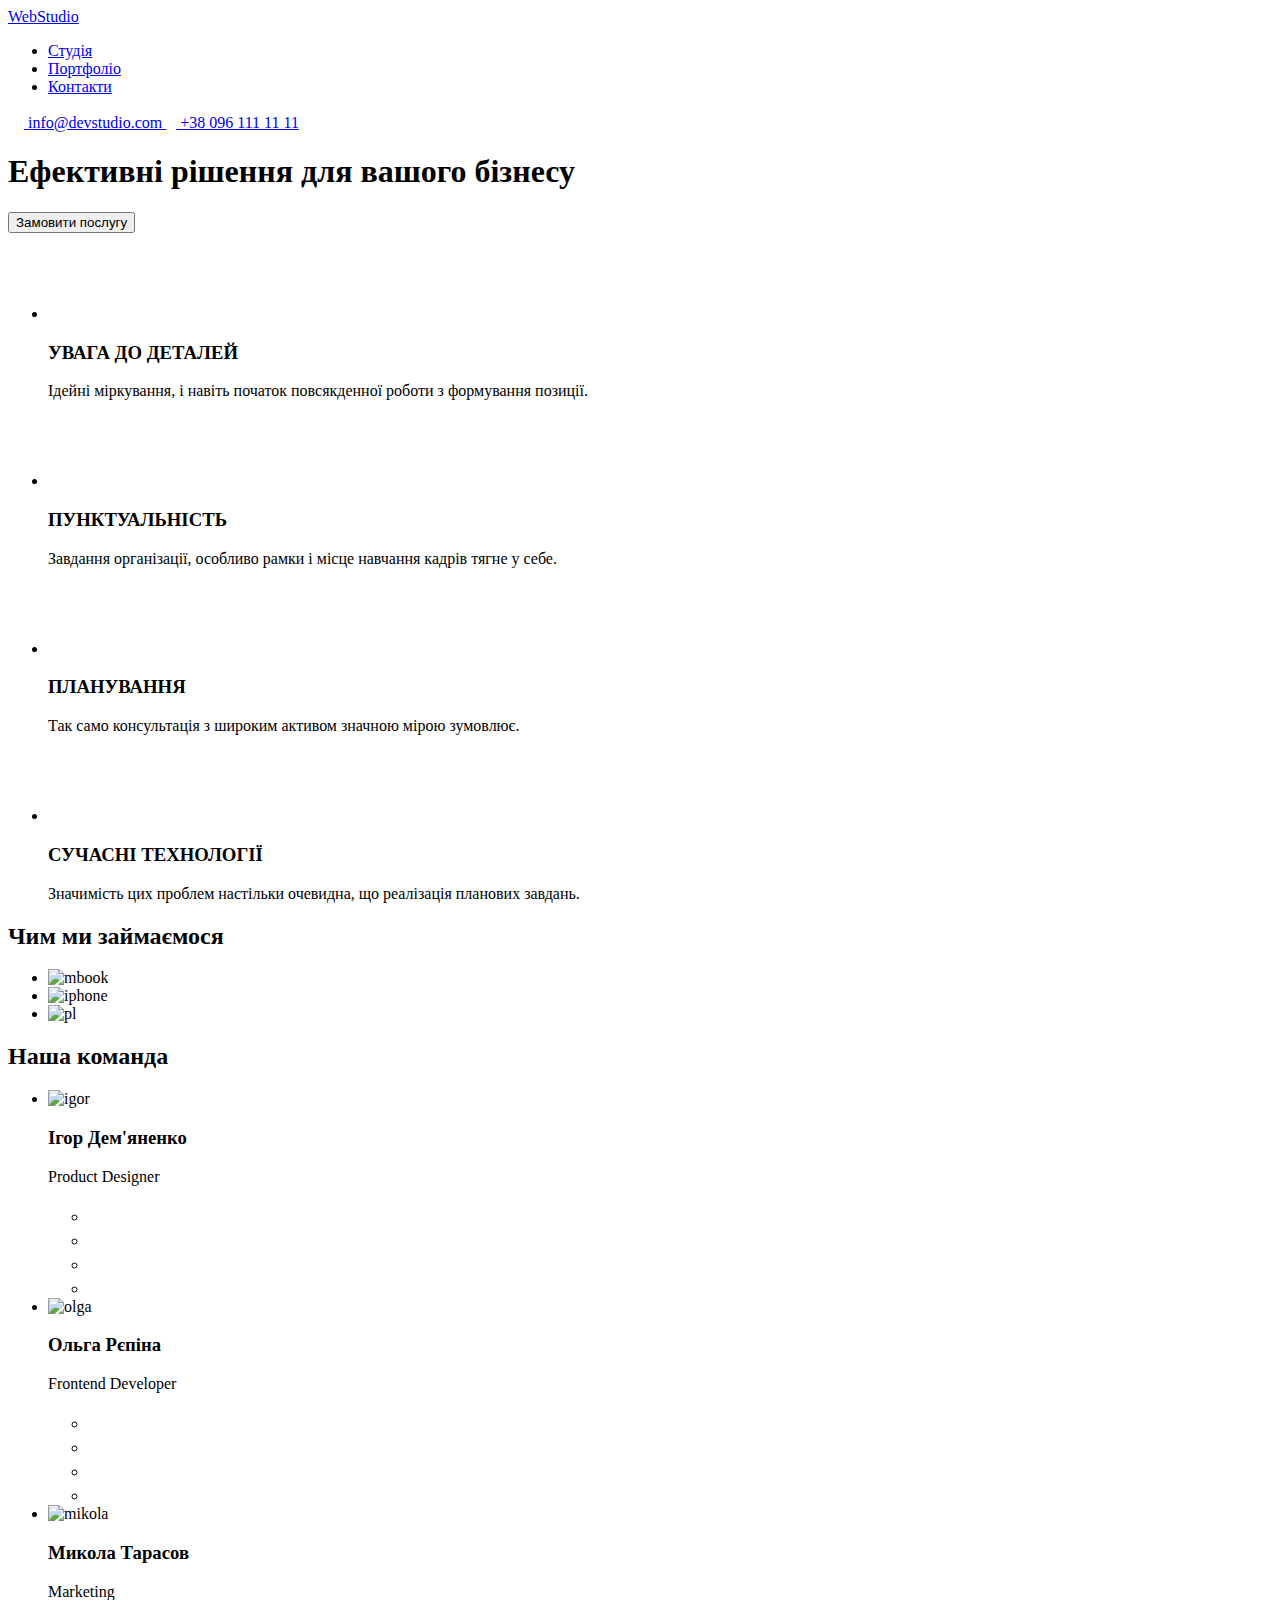
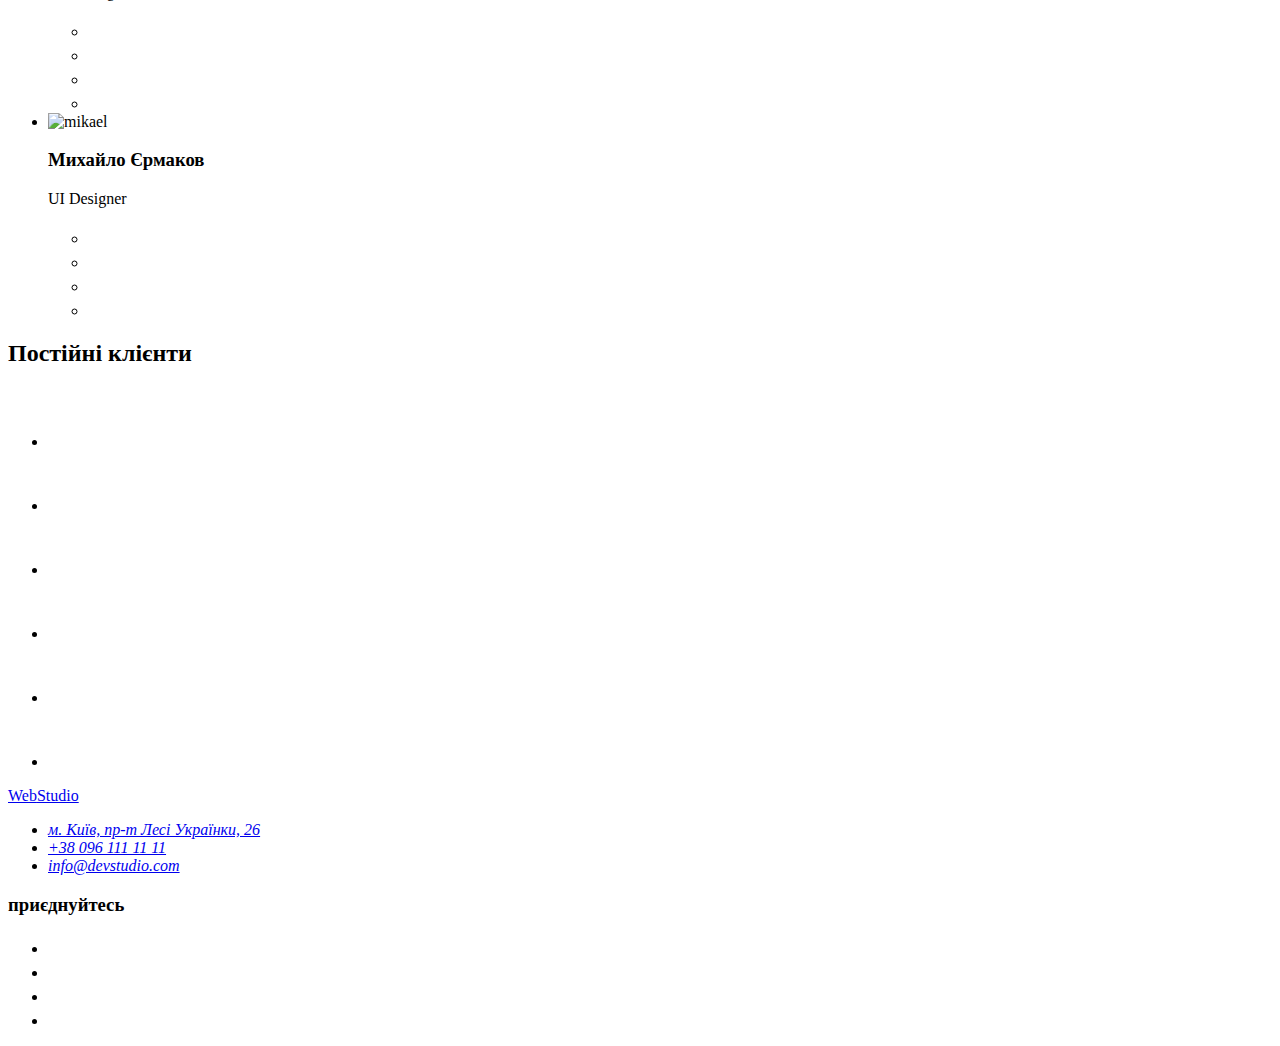
==== index.html @ 0355d7f3 "Add files via upload" ====
<!DOCTYPE html>
<html lang="en">
  <head>
    <meta charset="UTF-8" />
    <meta http-equiv="X-UA-Compatible" content="IE=edge" />
    <meta name="viewport" content="width=device-width, initial-scale=1.0" />
    <title>Webstudio</title>
    <!--modern normalize-->
    <link
      rel="stylesheet"
      href="https://cdnjs.cloudflare.com/ajax/libs/modern-normalize/1.1.0/modern-normalize.min.css"
      integrity="sha512-wpPYUAdjBVSE4KJnH1VR1HeZfpl1ub8YT/NKx4PuQ5NmX2tKuGu6U/JRp5y+Y8XG2tV+wKQpNHVUX03MfMFn9Q=="
      crossorigin="anonymous"
      referrerpolicy="no-referrer" />
    <!-- <link rel="stylesheet" href="./css/normalize.css" /> -->
    <!--custom styles-->
    <link rel="stylesheet" href="./css/styles.css" />
    <!--fonts-family-->
    <link rel="preconnect" href="https://fonts.googleapis.com" />
    <link rel="preconnect" href="https://fonts.gstatic.com" crossorigin />
    <link
      href="https://fonts.googleapis.com/css2?family=Raleway:wght@700&family=Roboto:wght@400;500;700;900&display=swap"
      rel="stylesheet" />
  </head>
  <body>
    <!--шапка-->
    <header class="header">
      <div class="container">
        <div class="header-container">
          <a class="logo" href="index.html">Web<span class="logo-header">Studio</span></a>
          <nav>
            <ul class="nav-list">
              <li class="nav-item"><a href="./index.html" class="nav-link curent">Студія</a></li>
              <li class="nav-item"><a href="./portfolio.html" class="nav-link">Портфоліо</a></li>
              <li class="nav-item"><a href="./index.html" class="nav-link">Контакти</a></li>
            </ul>
          </nav>
          <div class="header-group">
            <a href="info@devstudio.com" class="info">
              <svg class="header-logo" width="16" height="12">
                <use href="./img/symbol-defs.svg#icon-envelope"></use>
              </svg>

              info@devstudio.com
            </a>
            <a href="tel:+380961111111" class="tel">
              <svg class="header-logo" width="10" height="16">
                <use href="./img/symbol-defs.svg#icon-smartphone"></use>
              </svg>

              +38 096 111 11 11</a
            >
          </div>
        </div>
      </div>
    </header>

    <!--hero-->
    <main>
      <div class="hero">
        <section>
          <h1 class="post-title">Ефективні рішення для вашого бізнесу</h1>

          <!--<img src="./img/bg.png" alt="bg" width="1600" height="600" />-->
          <button type="button" class="hero-button">Замовити послугу</button>
        </section>
      </div>

      <!--<h2>Особливостi</h2>-->
      <section class="section">
        <div class="container">
          <ul class="list-item">
            <li>
              <div class="box-ander-hero">
                <svg class="ander-hero-logo" width="70" height="70">
                  <use href="./img/symbol-defs.svg#icon-antenna-1"></use>
                </svg>
              </div>
              <h3 class="section-title">УВАГА ДО ДЕТАЛЕЙ</h3>
              <p class="section-title-item">
                Ідейні міркування, і навіть початок повсякденної роботи з формування позиції.
              </p>
            </li>
            <li>
              <div class="box-ander-hero">
                <svg class="ander-hero-logo" width="70" height="70">
                  <use href="./img/symbol-defs.svg#icon-clock-1"></use>
                </svg>
              </div>
              <h3 class="section-title">ПУНКТУАЛЬНІСТЬ</h3>
              <p class="section-title-item">
                Завдання організації, особливо рамки і місце навчання кадрів тягне у себе.
              </p>
            </li>

            <li>
              <div class="box-ander-hero">
                <svg class="ander-hero-logo" width="70" height="70">
                  <use href="./img/symbol-defs.svg#icon-diagram-1"></use>
                </svg>
              </div>
              <h3 class="section-title">ПЛАНУВАННЯ</h3>
              <p class="section-title-item">
                Так само консультація з широким активом значною мірою зумовлює.
              </p>
            </li>
            <li>
              <div class="box-ander-hero">
                <svg class="ander-hero-logo" width="70" height="70">
                  <use href="./img/symbol-defs.svg#icon-astronaut-1"></use>
                </svg>
              </div>
              <h3 class="section-title">СУЧАСНІ ТЕХНОЛОГІЇ</h3>
              <p class="section-title-item">
                Значимість цих проблем настільки очевидна, що реалізація планових завдань.
              </p>
            </li>
          </ul>
        </div>
      </section>
      <!--фото чим ми займаэмося-->
      <section class="section">
        <div class="container">
          <h2 class="title-studio">Чим ми займаємося</h2>
          <ul class="list list-item">
            <li>
              <img src="./img/mbook-min.png" alt="mbook" width="370" height="294" />
            </li>
            <li>
              <img src="./img/iphone-min.png" alt="iphone" width="370" height="294" />
            </li>
            <li>
              <img src="./img/pl-min.png" alt="pl" width="370" height="294" />
            </li>
          </ul>
        </div>
      </section>
      <!--бригада-->
      <div class="team section">
        <section class="container">
          <h2 class="title-studio">Наша команда</h2>
          <ul class="list list-item">
            <li class="cards-team">
              <img src="./img/igor-min.jpg" alt="igor" width="270" height="260" />

              <div class="about-unit">
                <h3 class="section-unit">Ігор Дем'яненко</h3>
                <p class="section-unit-work">Product Designer</p>
                <ul class="sosials">
                  <li class="socials-item">
                    <a
                      class="sosials-link"
                      href="htpps://instagram.com"
                      target="_blank"
                      rel="nooper noreferrer"
                      aria-label="Instagram icon">
                      <svg class="sosials-icon" width="20" height="20">
                        <use href="./img/symbol-defs.svg#icon-instagram-2"></use>
                      </svg>
                    </a>
                  </li>
                  <li class="socials-item">
                    <a
                      class="sosials-link"
                      href="htpps://instagram.com"
                      target="_blank"
                      rel="nooper noreferrer"
                      aria-label="Instagram icon">
                      <svg class="sosials-icon" width="20" height="20">
                        <use href="./img/symbol-defs.svg#icon-twitter-1"></use>
                      </svg>
                    </a>
                  </li>
                  <li class="socials-item">
                    <a
                      class="sosials-link"
                      href="htpps://instagram.com"
                      target="_blank"
                      rel="nooper noreferrer"
                      aria-label="Instagram icon">
                      <svg class="sosials-icon" width="20" height="20">
                        <use href="./img/symbol-defs.svg#icon-facebook-1"></use>
                      </svg>
                    </a>
                  </li>
                  <li class="socials-item">
                    <a
                      class="sosials-link"
                      href="htpps://instagram.com"
                      target="_blank"
                      rel="nooper noreferrer"
                      aria-label="Instagram icon">
                      <svg class="sosials-icon" width="20" height="20">
                        <use href="./img/symbol-defs.svg#icon-linkedin-1"></use>
                      </svg>
                    </a>
                  </li>
                </ul>
              </div>
            </li>
            <li class="cards-team">
              <img src="./img/olga-min.jpg" alt="olga" width="270" height="260" />

              <div class="about-unit">
                <h3 class="section-unit">Ольга Рєпіна</h3>
                <p class="section-unit-work">Frontend Developer</p>
                <ul class="sosials">
                  <li class="socials-item">
                    <a
                      class="sosials-link"
                      href="htpps://instagram.com"
                      target="_blank"
                      rel="nooper noreferrer"
                      aria-label="Instagram icon">
                      <svg class="sosials-icon" width="20" height="20">
                        <use href="./img/symbol-defs.svg#icon-instagram-2"></use>
                      </svg>
                    </a>
                  </li>
                  <li class="socials-item">
                    <a
                      class="sosials-link"
                      href="htpps://instagram.com"
                      target="_blank"
                      rel="nooper noreferrer"
                      aria-label="Instagram icon">
                      <svg class="sosials-icon" width="20" height="20">
                        <use href="./img/symbol-defs.svg#icon-twitter-1"></use>
                      </svg>
                    </a>
                  </li>
                  <li class="socials-item">
                    <a
                      class="sosials-link"
                      href="htpps://instagram.com"
                      target="_blank"
                      rel="nooper noreferrer"
                      aria-label="Instagram icon">
                      <svg class="sosials-icon" width="20" height="20">
                        <use href="./img/symbol-defs.svg#icon-facebook-1"></use>
                      </svg>
                    </a>
                  </li>
                  <li class="socials-item">
                    <a
                      class="sosials-link"
                      href="htpps://instagram.com"
                      target="_blank"
                      rel="nooper noreferrer"
                      aria-label="Instagram icon">
                      <svg class="sosials-icon" width="20" height="20">
                        <use href="./img/symbol-defs.svg#icon-linkedin-1"></use>
                      </svg>
                    </a>
                  </li>
                </ul>
              </div>
            </li>
            <li class="cards-team">
              <img src="./img/mikola-min.jpg" alt="mikola" width="270" height="260" />

              <div class="about-unit">
                <h3 class="section-unit">Микола Тарасов</h3>
                <p class="section-unit-work">Marketing</p>
                <ul class="sosials">
                  <li class="socials-item">
                    <a
                      class="sosials-link"
                      href="htpps://instagram.com"
                      target="_blank"
                      rel="nooper noreferrer"
                      aria-label="Instagram icon">
                      <svg class="sosials-icon" width="20" height="20">
                        <use href="./img/symbol-defs.svg#icon-instagram-2"></use>
                      </svg>
                    </a>
                  </li>
                  <li class="socials-item">
                    <a
                      class="sosials-link"
                      href="htpps://instagram.com"
                      target="_blank"
                      rel="nooper noreferrer"
                      aria-label="Instagram icon">
                      <svg class="sosials-icon" width="20" height="20">
                        <use href="./img/symbol-defs.svg#icon-twitter-1"></use>
                      </svg>
                    </a>
                  </li>
                  <li class="socials-item">
                    <a
                      class="sosials-link"
                      href="htpps://instagram.com"
                      target="_blank"
                      rel="nooper noreferrer"
                      aria-label="Instagram icon">
                      <svg class="sosials-icon" width="20" height="20">
                        <use href="./img/symbol-defs.svg#icon-facebook-1"></use>
                      </svg>
                    </a>
                  </li>
                  <li class="socials-item">
                    <a
                      class="sosials-link"
                      href="htpps://instagram.com"
                      target="_blank"
                      rel="nooper noreferrer"
                      aria-label="Instagram icon">
                      <svg class="sosials-icon" width="20" height="20">
                        <use href="./img/symbol-defs.svg#icon-linkedin-1"></use>
                      </svg>
                    </a>
                  </li>
                </ul>
              </div>
            </li>
            <li class="cards-team">
              <img src="./img/mikael-min.jpg" alt="mikael" width="270" height="260" />

              <div class="about-unit">
                <h3 class="section-unit">Михайло Єрмаков</h3>
                <p class="section-unit-work">UI Designer</p>
                <ul class="sosials">
                  <li class="socials-item">
                    <a
                      class="sosials-link"
                      href="htpps://instagram.com"
                      target="_blank"
                      rel="nooper noreferrer"
                      aria-label="Instagram icon">
                      <svg class="sosials-icon" width="20" height="20">
                        <use href="./img/symbol-defs.svg#icon-instagram-2"></use>
                      </svg>
                    </a>
                  </li>
                  <li class="socials-item">
                    <a
                      class="sosials-link"
                      href="htpps://instagram.com"
                      target="_blank"
                      rel="nooper noreferrer"
                      aria-label="Instagram icon">
                      <svg class="sosials-icon" width="20" height="20">
                        <use href="./img/symbol-defs.svg#icon-twitter-1"></use>
                      </svg>
                    </a>
                  </li>
                  <li class="socials-item">
                    <a
                      class="sosials-link"
                      href="htpps://instagram.com"
                      target="_blank"
                      rel="nooper noreferrer"
                      aria-label="Instagram icon">
                      <svg class="sosials-icon" width="20" height="20">
                        <use href="./img/symbol-defs.svg#icon-facebook-1"></use>
                      </svg>
                    </a>
                  </li>
                  <li class="socials-item">
                    <a
                      class="sosials-link"
                      href="htpps://instagram.com"
                      target="_blank"
                      rel="nooper noreferrer"
                      aria-label="Instagram icon">
                      <svg class="sosials-icon" width="20" height="20">
                        <use href="./img/symbol-defs.svg#icon-linkedin-1"></use>
                      </svg>
                    </a>
                  </li>
                </ul>
              </div>
            </li>
          </ul>
        </section>
      </div>
      <!--постiйнi клiэнти-->
      <section class="section">
        <div class="container">
          <h2 class="title-studio">Постійні клієнти</h2>
          <ul class="list-client">
            <li>
              <a class="client-link" href="./index.html">
                <svg class="client-logo-symbol" width="106" height="60">
                  <use href="./img/symbol-defs.svg#icon-yaco"></use>
                </svg>
              </a>
            </li>
            <li>
              <a class="client-link" href="./index.html">
                <svg class="client-logo-symbol" width="106" height="60">
                  <use href="./img/symbol-defs.svg#icon-taglinehere"></use>
                </svg>
              </a>
            </li>
            <li>
              <a class="client-link" href="./index.html">
                <svg class="client-logo-symbol" width="106" height="60">
                  <use href="./img/symbol-defs.svg#icon-company"></use>
                </svg>
              </a>
            </li>
            <li>
              <a class="client-link" href="./index.html">
                <svg class="client-logo-symbol" width="106" height="60">
                  <use href="./img/symbol-defs.svg#icon-foster"></use>
                </svg>
              </a>
            </li>
            <li>
              <a class="client-link" href="./index.html">
                <svg class="client-logo-symbol" width="106" height="60">
                  <use href="./img/symbol-defs.svg#icon-brand"></use>
                </svg>
              </a>
            </li>
            <li>
              <a class="client-link" href="./index.html">
                <svg class="client-logo-symbol" width="106" height="60">
                  <use href="./img/symbol-defs.svg#icon-tagline"></use>
                </svg>
              </a>
            </li>
          </ul>
        </div>
      </section>
    </main>
    <!--на подвале-->

    <footer class="footer">
      <div class="join-items container">
        <div>
          <a class="footer-logo" href="index.html">Web<span class="logo-footer">Studio</span></a>
          <address>
            <ul class="footer-items">
              <li>
                <a
                  class="info-tel-ad"
                  href="https://goo.gl/maps/oGdaYsp25zFcmJvW9"
                  target="_blank"
                  rel="nofolow"
                  >м. Київ, пр-т Лесі Українки, 26</a
                >
              </li>
              <li>
                <a class="info-tel-footer" href="tel:+380961111111">+38 096 111 11 11</a>
              </li>
              <li>
                <a class="info-footer" href="info@devstudio.com">info@devstudio.com</a>
              </li>
            </ul>
          </address>
        </div>
        <div class="join">
          <h3 class="section-join">приєднуйтесь</h3>
          <ul class="sosials-footer">
            <li class="socials-item">
              <a
                class="sosials-link-footer"
                href="htpps://instagram.com"
                target="_blank"
                rel="nooper noreferrer"
                aria-label="Instagram icon">
                <svg class="sosials-icon" width="20" height="20">
                  <use href="./img/symbol-defs.svg#icon-instagram-2"></use>
                </svg>
              </a>
            </li>
            <li class="socials-item">
              <a
                class="sosials-link-footer"
                href="htpps://instagram.com"
                target="_blank"
                rel="nooper noreferrer"
                aria-label="Instagram icon">
                <svg class="sosials-icon" width="20" height="20">
                  <use href="./img/symbol-defs.svg#icon-twitter-1"></use>
                </svg>
              </a>
            </li>
            <li class="socials-item">
              <a
                class="sosials-link-footer"
                href="htpps://instagram.com"
                target="_blank"
                rel="nooper noreferrer"
                aria-label="Instagram icon">
                <svg class="sosials-icon" width="20" height="20">
                  <use href="./img/symbol-defs.svg#icon-facebook-1"></use>
                </svg>
              </a>
            </li>
            <li class="socials-item">
              <a
                class="sosials-link-footer"
                href="htpps://instagram.com"
                target="_blank"
                rel="nooper noreferrer"
                aria-label="Instagram icon">
                <svg class="sosials-icon" width="20" height="20">
                  <use href="./img/symbol-defs.svg#icon-linkedin-1"></use>
                </svg>
              </a>
            </li>
          </ul>
        </div>
      </div>
    </footer>
  </body>
</html>
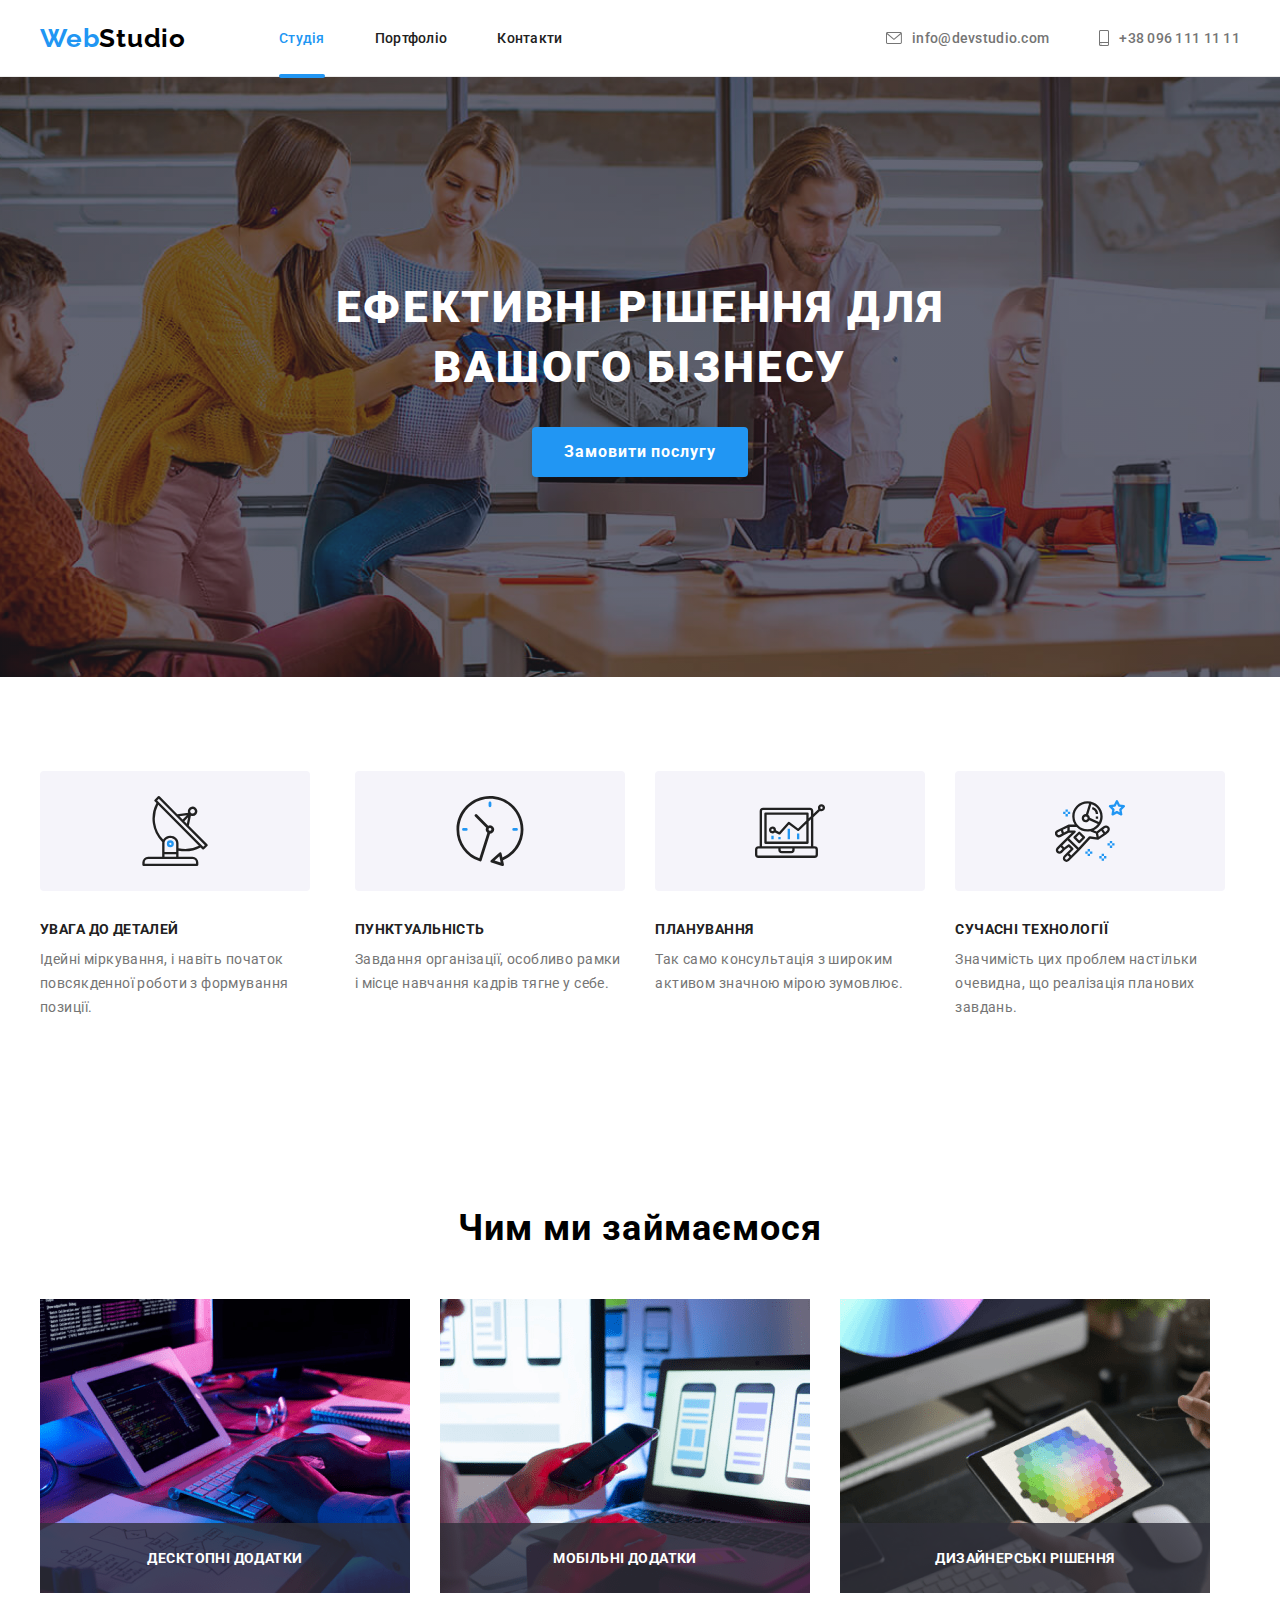
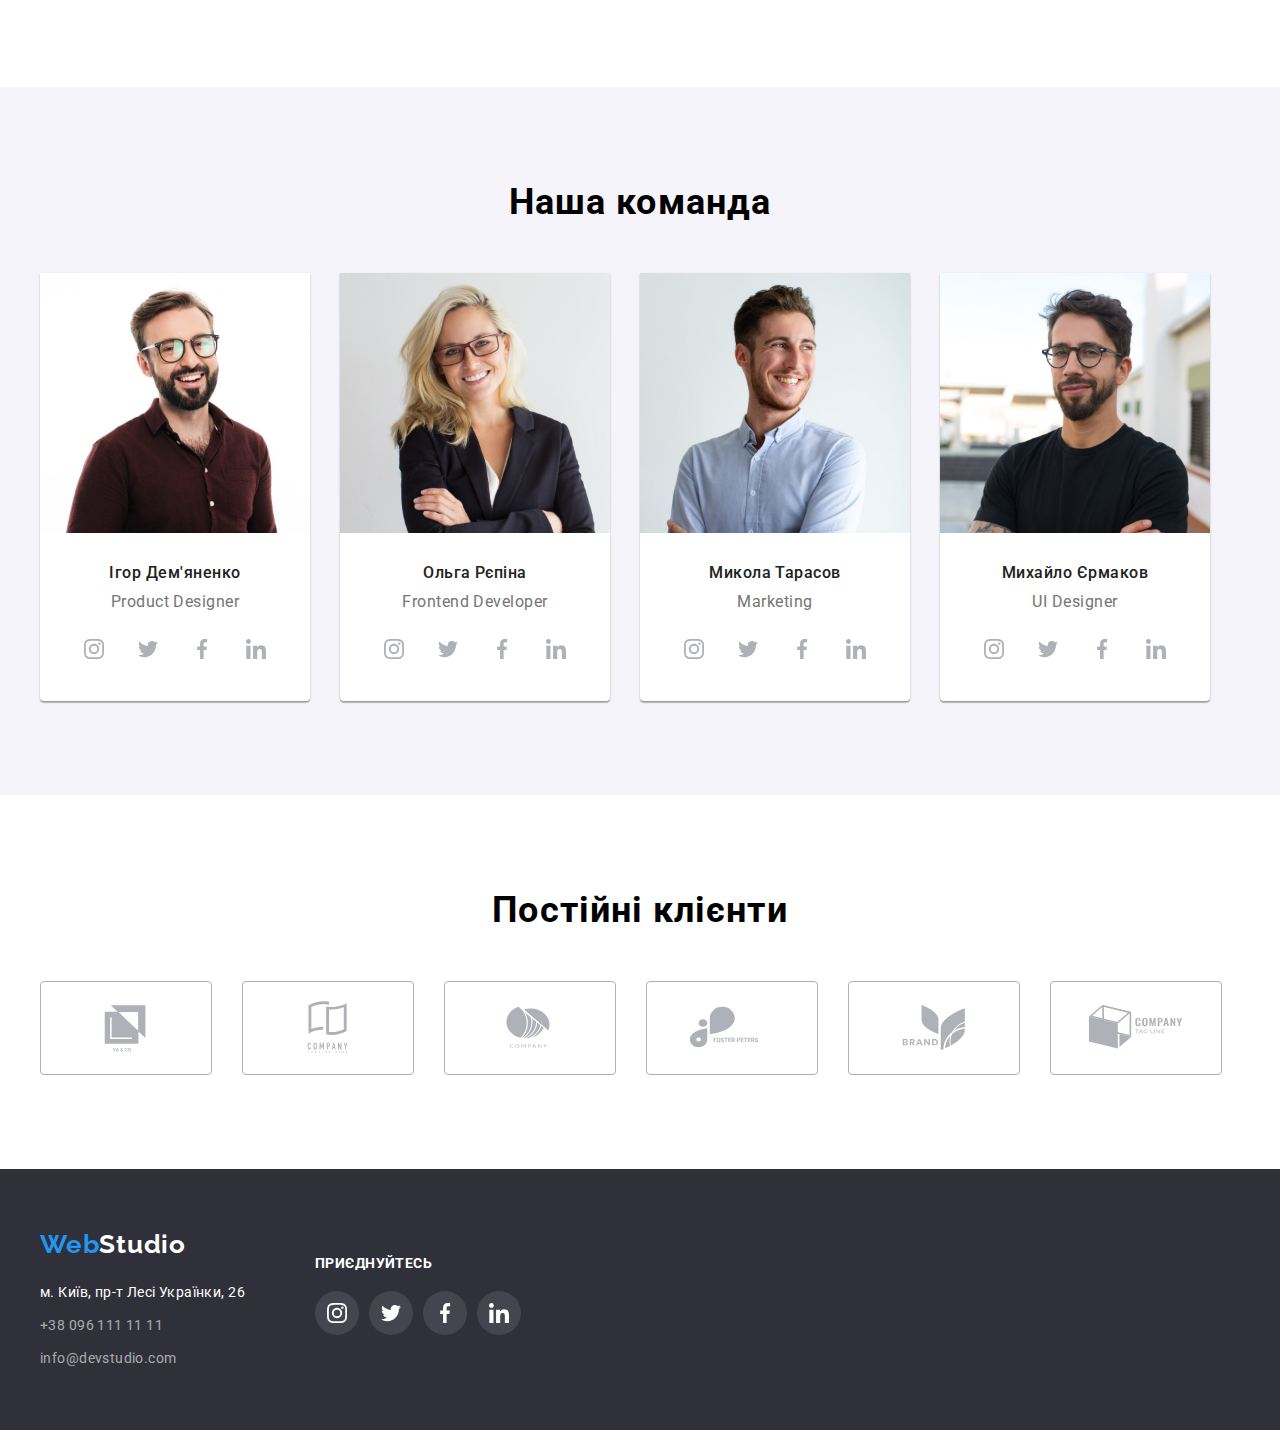
==== commit ff07c8ce: "our work and blue line" ====
--- a/index.html
+++ b/index.html
@@ -30,7 +30,11 @@
           <a class="logo" href="index.html">Web<span class="logo-header">Studio</span></a>
           <nav>
             <ul class="nav-list">
-              <li class="nav-item"><a href="./index.html" class="nav-link curent">Студія</a></li>
+              <li class="nav-item">
+                <a href="./index.html" class="nav-link curent"
+                  ><span class="blue-line">Студія</span></a
+                >
+              </li>
               <li class="nav-item"><a href="./portfolio.html" class="nav-link">Портфоліо</a></li>
               <li class="nav-item"><a href="./index.html" class="nav-link">Контакти</a></li>
             </ul>
@@ -118,19 +122,30 @@
           </ul>
         </div>
       </section>
-      <!--фото чим ми займаэмося-->
+
+      <!------- чим ми займаэмося------->
+
       <section class="section">
         <div class="container">
           <h2 class="title-studio">Чим ми займаємося</h2>
           <ul class="list list-item">
             <li>
-              <img src="./img/mbook-min.png" alt="mbook" width="370" height="294" />
-            </li>
-            <li>
-              <img src="./img/iphone-min.png" alt="iphone" width="370" height="294" />
-            </li>
-            <li>
-              <img src="./img/pl-min.png" alt="pl" width="370" height="294" />
+              <div class="thumb">
+                <img src="./img/mbook-min.png" alt="mbook" width="370" height="294" />
+                <h3 class="our-work">Десктопні додатки</h3>
+              </div>
+            </li>
+            <li>
+              <div class="thumb">
+                <img src="./img/iphone-min.png" alt="iphone" width="370" height="294" />
+                <h3 class="our-work">Мобільні додатки</h3>
+              </div>
+            </li>
+            <li>
+              <div class="thumb">
+                <img src="./img/pl-min.png" alt="pl" width="370" height="294" />
+                <h3 class="our-work">Дизайнерські рішення</h3>
+              </div>
             </li>
           </ul>
         </div>
--- a/css/styles.css
+++ b/css/styles.css
@@ -0,0 +1,684 @@
+/* Убираем внутренние отступы */
+ul,
+ol[class],
+li {
+  padding: 0;
+}
+
+/* Убираем внешние отступы */
+body,
+h1,
+h2,
+h3,
+h4,
+p,
+ul {
+  margin: 0;
+}
+/* убираем отступы у картинок снизу */
+img {
+  max-width: 100%;
+  display: block;
+}
+/*подключение шрифтов,бэкграунд,цвет абзацев*/
+body {
+  background-color: var(--white);
+  color: var(--secondary-text-color);
+  font-family: Roboto, Raleway;
+}
+/*класс контейнер  ограничивает и центрует контент*/
+.container {
+  width: 1200px;
+  margin: 0 auto;
+  padding-left: 15px;
+  padding-right: 15px;
+}
+
+/*класс секция заданы верхние и нижние падинги по 94px,  */
+.section {
+  padding-top: 94px;
+  padding-bottom: 94px;
+}
+
+/*цвет основного  черного текста color: #212121
+цвет вторичного черного текста color: #757575
+задний фон основной темный     background: #2F303A
+белый h1, шапка, studio-logo-footer background: #FFFFFF 
+белый основной background: #F5F5F5
+белый вторичный background: #F5F4FA
+акцент web-logo background: #2196F3
+studio-logo-header #000000
+*/
+:root {
+  --white: #ffffff;
+  --black: #000000;
+  --accent: #2196f3;
+  --background-white: #f5f5f5;
+  --secondary-background-white: #f5f4fa;
+  --hero-footer-background: #2f303a;
+  --primary-text-color: #212121;
+  --secondary-text-color: #757575;
+}
+
+/* убираем точки в списке */
+ul[class],
+ol[class],
+li {
+  list-style: none;
+}
+
+/* шапка */
+
+/*logo*/
+.logo {
+  font-family: 'Raleway';
+  font-style: normal;
+  font-weight: 700;
+  font-size: 26px;
+  line-height: calc(31 / 26);
+  letter-spacing: 0.03em;
+  color: var(--accent);
+  margin-right: 93px;
+}
+.logo-header {
+  font-family: 'Raleway';
+  font-style: normal;
+  font-weight: 700;
+  font-size: 26px;
+  line-height: calc(31 / 26);
+  letter-spacing: 0.03em;
+  color: var(--black);
+}
+
+/* Отменяем подчеркивание у ссылки */
+a {
+  text-decoration: none;
+}
+
+/*---навигация---*/
+.header-container {
+  display: flex;
+  align-items: center;
+  justify-content: center;
+}
+
+.nav-link {
+  font-weight: 500;
+  font-style: normal;
+  font-size: 14px;
+  line-height: calc(16 / 12);
+  letter-spacing: 0.02em;
+  color: var(--primary-text-color);
+
+  display: block;
+}
+.blue-line{
+  position: relative;
+}
+.blue-line::after {
+  content: '';
+  display: block;
+  width: 100%;
+  height: 4px;
+  background-color: #2196f3;
+  border-radius: 2px;
+  top: 44px;
+  position: absolute;
+}
+
+.nav-link:hover,
+.nav-link:focus {
+  color: var(--accent);
+}
+
+.nav-list .nav-link.curent {
+  color: var(--accent);
+}
+
+.header-group {
+  display: flex;
+  align-items: center;
+  gap: 50px;
+  margin-left: auto;
+}
+
+.info {
+  font-family: 'Roboto';
+  font-style: normal;
+  font-weight: 500;
+  font-size: 14px;
+  line-height: calc(16 / 14);
+  letter-spacing: 0.02em;
+  color: var(--secondary-text-color);
+
+  display: flex;
+  align-items: center;
+  gap: 10px;
+  padding-top: 30px;
+  padding-bottom: 30px;
+}
+
+.tel {
+  font-family: 'Roboto';
+  font-style: normal;
+  font-weight: 500;
+  font-size: 14px;
+  line-height: calc(16 / 14);
+  letter-spacing: 0.02em;
+  color: var(--secondary-text-color);
+
+  display: flex;
+  align-items: center;
+  gap: 10px;
+  padding-top: 30px;
+  padding-bottom: 30px;
+}
+
+.info:hover,
+.info:focus {
+  color: var(--accent);
+}
+.tel:hover,
+.tel:focus {
+  color: var(--accent);
+}
+.nav-list {
+  display: flex;
+  align-items: center;
+  gap: 50px;
+  /* margin-right: auto; */
+}
+
+.header {
+  border-bottom: 1px solid #ececec;
+  /* max-width: 1600px; */
+  margin: 0 auto;
+}
+
+.header-logo {
+  fill: currentColor;
+}
+
+/*--hero--*/
+.post-title {
+  max-width: 696px;
+  align-items: center;
+  font-weight: 900;
+  font-size: 44px;
+  line-height: calc(60 / 44);
+  margin-bottom: 30px;
+  margin: 0 auto;
+  text-align: center;
+  letter-spacing: 0.06em;
+  text-transform: uppercase;
+  color: var(--white);
+}
+.hero {
+  text-align: center;
+
+  background-image: linear-gradient(rgba(47, 48, 58, 0.4), rgba(47, 48, 58, 0.4)),
+    url(../img/hero-bg.png);
+  background-color: #c4c4c4;
+  /* background-image: url(../img/hero-bg.png); */
+  background-position: center;
+  background-repeat: no-repeat;
+  background-size: cover;
+
+  padding-top: 200px;
+  padding-bottom: 200px;
+
+  max-width: 1600px;
+  margin: 0 auto;
+}
+
+/*---кнопка---*/
+
+.hero-button {
+  font-family: 'Roboto';
+  font-style: normal;
+  font-weight: 700;
+  font-size: 16px;
+  line-height: calc(30 / 16);
+
+  display: inline-block;
+  align-items: center;
+  text-align: center;
+  letter-spacing: 0.06em;
+  border-radius: 4px;
+  padding: 10px 32px;
+  min-width: 216px;
+  height: 50px;
+  box-shadow: 0px 4px 4px rgba(0, 0, 0, 0.15);
+  /* margin-bottom: 200px; */
+  margin-top: 30px;
+  color: var(--white);
+  border: none;
+  background-color: var(--accent);
+  cursor: pointer;
+}
+.hero-button:hover,
+.hero-button:focus {
+  color: var(--primary-text-color);
+}
+/*---особливости---*/
+.box-ander-hero {
+  width: 270px;
+  height: 120px;
+  /* padding: 25px 100px; */
+
+  background-color: #f5f4fa;
+  border-radius: 4px;
+  margin-bottom: 30px;
+  display: flex;
+  gap: 30px;
+  align-items: center;
+  justify-content: center;
+}
+
+.peculiarities {
+  padding-top: 94px;
+}
+
+.list {
+  display: flex;
+  gap: 30px;
+}
+
+.ander-hero-logo {
+  /* margin: 0 auto; */
+}
+
+.list-item {
+  display: flex;
+  gap: 30px; /* padding-bottom: 94px; */
+}
+.section-title {
+  font-weight: 700;
+  font-size: 14px;
+  line-height: calc(16 / 14);
+  letter-spacing: 0.03em;
+  text-transform: uppercase;
+  margin-bottom: 10px;
+
+  color: var(--primary-text-color);
+}
+.section-title-item {
+  font-weight: 400;
+  font-size: 14px;
+  line-height: calc(24 / 14);
+  letter-spacing: 0.03em;
+  color: var(--secondary-text-color);
+}
+
+
+/* -------чим ми займаэмося------- */
+
+.our-work{
+  padding-top: 27px;
+  padding-bottom:27px ;
+ font-weight: 700;
+font-size: 14px;
+line-height: 16px;
+text-align: center;
+letter-spacing: 0.03em;
+text-transform: uppercase;
+
+color: var(--white);
+background: rgba(47, 48, 58, 0.8);
+ position: absolute;
+ bottom: 0px;
+ right: 0px;
+ left: 0px;
+ margin: 0;
+
+
+}
+.thumb{
+  position: relative;
+}
+
+
+/*--фото  та бригада--*/
+
+.team {
+  background-color: var(--secondary-background-white);
+}
+.cards-team {
+  background: var(--white);
+
+  box-shadow: 0px 1px 3px rgba(0, 0, 0, 0.12), 0px 1px 1px rgba(0, 0, 0, 0.14),
+    0px 2px 1px rgba(0, 0, 0, 0.2);
+  border-radius: 0px 0px 4px 4px;
+}
+
+.title-studio {
+  font-weight: 700;
+  font-size: 36px;
+  line-height: calc(42 / 36);
+  text-align: center;
+  letter-spacing: 0.03em;
+  box-sizing: border-box;
+  color: var(--black);
+  margin-bottom: 50px;
+}
+
+.section-unit-work {
+  font-weight: 400;
+  font-size: 16px;
+  line-height: calc(19 / 16);
+  text-align: center;
+  letter-spacing: 0.03em;
+  margin-bottom: 16px;
+
+  color: var(--secondary-text-color);
+  /* margin-bottom: 30px; */
+}
+.section-unit {
+  font-weight: 500;
+  font-size: 16px;
+  line-height: calc(19 / 16);
+  text-align: center;
+  letter-spacing: 0.03em;
+
+  color: var(--primary-text-color);
+  /* margin-top: 30px; */
+  margin-bottom: 10px;
+}
+
+.about-unit {
+  padding: 30px 0;
+}
+
+.sosials {
+  display: flex;
+  justify-content: center;
+  align-items: center;
+  gap: 10px;
+  fill: #afb1b8;
+}
+
+.sosials-link {
+  display: flex;
+  justify-content: center;
+  align-items: center;
+  gap: 10px;
+  width: 44px;
+  height: 44px;
+  border-radius: 50%;
+  background-color: var(--white);
+  color: #afb1b8;
+}
+
+.sosials-link:hover,
+.sosials-link:focus {
+  background-color: var(--accent);
+  color: var(--white);
+}
+
+.sosials-icon {
+  fill: currentColor;
+}
+
+/* ------Постійні клієнти------ */
+
+.list-client {
+  display: flex;
+  gap: 30px;
+}
+
+.client-link {
+  /* box-sizing: border-box; */
+  /* padding: 16px 32px;  */
+  display: flex;
+  align-items: center;
+  justify-content: center;
+  width: 170px;
+  height: 92px;
+  border: 1px solid #afb1b8;
+  border-radius: 4px;
+}
+
+.client-link:hover > .client-logo-symbol,
+.client-link:focus > .client-logo-symbol {
+  fill: #2196f3;
+}
+
+.client-link:hover,
+.client-link:focus {
+  border-color: #2196f3;
+}
+/* .client-logo:hover,
+.client-logo:focus {
+  border-color: #2196f3;
+  
+}  */
+
+.client-logo-symbol {
+  fill: #afb1b8;
+}
+
+/* .client-logo-symbol:hover,
+.client-logo-symbol:focus {
+  fill:#2196f3 ;
+}  */
+
+/* .client-link:hover.client-logo-symbol{
+  fill: #2196f3;
+}
+.client-link:focus
+ {
+  
+  fill: #2196f3;
+  border-color: #2196f3; 
+} */
+
+/*----footer----*/
+
+.footer {
+  background-color: var(--hero-footer-background);
+  padding-top: 60px;
+  padding-bottom: 60px;
+}
+/* 
+.footer-items {
+  margin: 0;
+} */
+
+.footer-logo {
+  font-family: 'Raleway';
+  font-style: normal;
+  font-weight: 700;
+  font-size: 26px;
+  line-height: calc(31 / 26);
+  letter-spacing: 0.03em;
+  color: var(--accent);
+  /* padding-top: 60px; */
+  margin-bottom: 20px;
+  display: block;
+}
+.logo-footer {
+  font-family: 'Raleway';
+  font-style: normal;
+  font-weight: 700;
+  font-size: 26px;
+  line-height: calc(31 / 26);
+  letter-spacing: 0.03em;
+  color: var(--white);
+}
+
+.info-tel-ad {
+  font-style: normal;
+  font-weight: 400;
+  font-size: 14px;
+  line-height: calc(24 / 14);
+  letter-spacing: 0.03em;
+  color: var(--white);
+  /* margin-bottom: 9px; */
+  display: block;
+}
+.info-tel-footer {
+  font-style: normal;
+  font-weight: 400;
+  font-size: 14px;
+  line-height: calc(24 / 14);
+  letter-spacing: 0.03em;
+
+  color: rgba(255, 255, 255, 0.6);
+  /* margin-bottom: 9px; */
+  display: block;
+}
+
+.info-footer {
+  font-style: normal;
+  font-weight: 400;
+  font-size: 14px;
+  line-height: calc(24 / 14);
+  letter-spacing: 0.03em;
+
+  color: rgba(255, 255, 255, 0.6);
+  /* padding-bottom: 60px; */
+  display: block;
+}
+
+.footer ul li:not(:last-child) {
+  margin-bottom: 9px;
+}
+
+.info-tel-ad:hover,
+.info-tel-ad:focus,
+.info-tel-footer:hover,
+.info-tel-footer:focus,
+.info-footer:focus,
+.info-footer:hover {
+  color: var(--accent);
+}
+
+.join {
+}
+
+.section-join {
+  font-weight: 700;
+  font-size: 14px;
+  line-height: 16px;
+  letter-spacing: 0.03em;
+  text-transform: uppercase;
+
+  color: #ffffff;
+  margin-bottom: 20px;
+}
+
+.join-items {
+  /* padding-top: 60px;
+  padding-bottom: 60px; */
+  display: flex;
+  gap: 70px;
+  align-items: center;
+}
+
+.sosials-footer {
+  display: flex;
+  justify-content: center;
+  gap: 10px;
+  fill: #afb1b8;
+}
+
+.sosials-link-footer {
+  display: flex;
+  justify-content: center;
+  align-items: center;
+  gap: 10px;
+  width: 44px;
+  height: 44px;
+  border-radius: 50%;
+  background-color: rgba(255, 255, 255, 0.1);
+  color: var(--white);
+}
+
+.sosials-link-footer:hover,
+.sosials-link-footer:focus {
+  background-color: var(--accent);
+  color: var(--white);
+}
+/*---------------------------------------------------------------------*/
+/*portfolio.html*/
+
+.list-filters {
+  display: flex;
+  justify-content: center;
+  gap: 8px;
+  /* padding-top: 94px; */
+  margin-bottom: 50px;
+  margin-top: 0px;
+}
+
+.list-portfolio {
+  display: flex;
+  flex-wrap: wrap;
+  gap: 30px;
+  margin: 0px;
+  /* padding-bottom: 94px; */
+}
+
+/*button*/
+.portfolio-btn {
+  font-family: 'Roboto';
+  font-weight: 500;
+  font-size: 16px;
+  line-height: calc(26 / 16);
+  text-align: center;
+  letter-spacing: 0.03em;
+  color: var(--primary-text-color);
+  background: #eeeeee;
+  border: none;
+  cursor: pointer;
+  border-radius: 4px;
+  padding: 5.88px 22px;
+}
+.portfolio-btn:hover,
+.portfolio-btn:focus {
+  color: var(--white);
+  background-color: var(--accent);
+  box-shadow: 0px 3px 1px rgba(0, 0, 0, 0.1), 0px 1px 2px rgba(0, 0, 0, 0.08),
+    0px 2px 2px rgba(0, 0, 0, 0.12);
+  border-radius: 4px;
+}
+
+.cards {
+  background-color: #ffffff;
+  width: 370px;
+  height: 404px;
+}
+
+.about-portfolio {
+  padding-top: 20px;
+  padding-bottom: 20px;
+  padding-left: 24px;
+  border-bottom: 1px solid #eeeeee;
+  border-left: 1px solid #eeeeee;
+  border-right: 1px solid #eeeeee;
+  background-color: var(--white);
+}
+
+.cards:hover,
+.cards:focus {
+  box-shadow: 0px 4px 4px rgba(0, 0, 0, 0.25);
+}
+
+.example {
+  font-weight: 700;
+  font-size: 18px;
+  line-height: calc(36 / 18);
+  letter-spacing: 0.06em;
+  color: var(--primary-text-color);
+  margin-bottom: 4px;
+}
+.example-item {
+  font-weight: 400;
+  font-size: 16px;
+  line-height: calc(30 / 16);
+  letter-spacing: 0.03em;
+  color: var(--secondary-text-color);
+  /* margin-left: 24px; */
+  /* margin-top: 4px; */
+  /* padding-bottom: 20px; */
+}
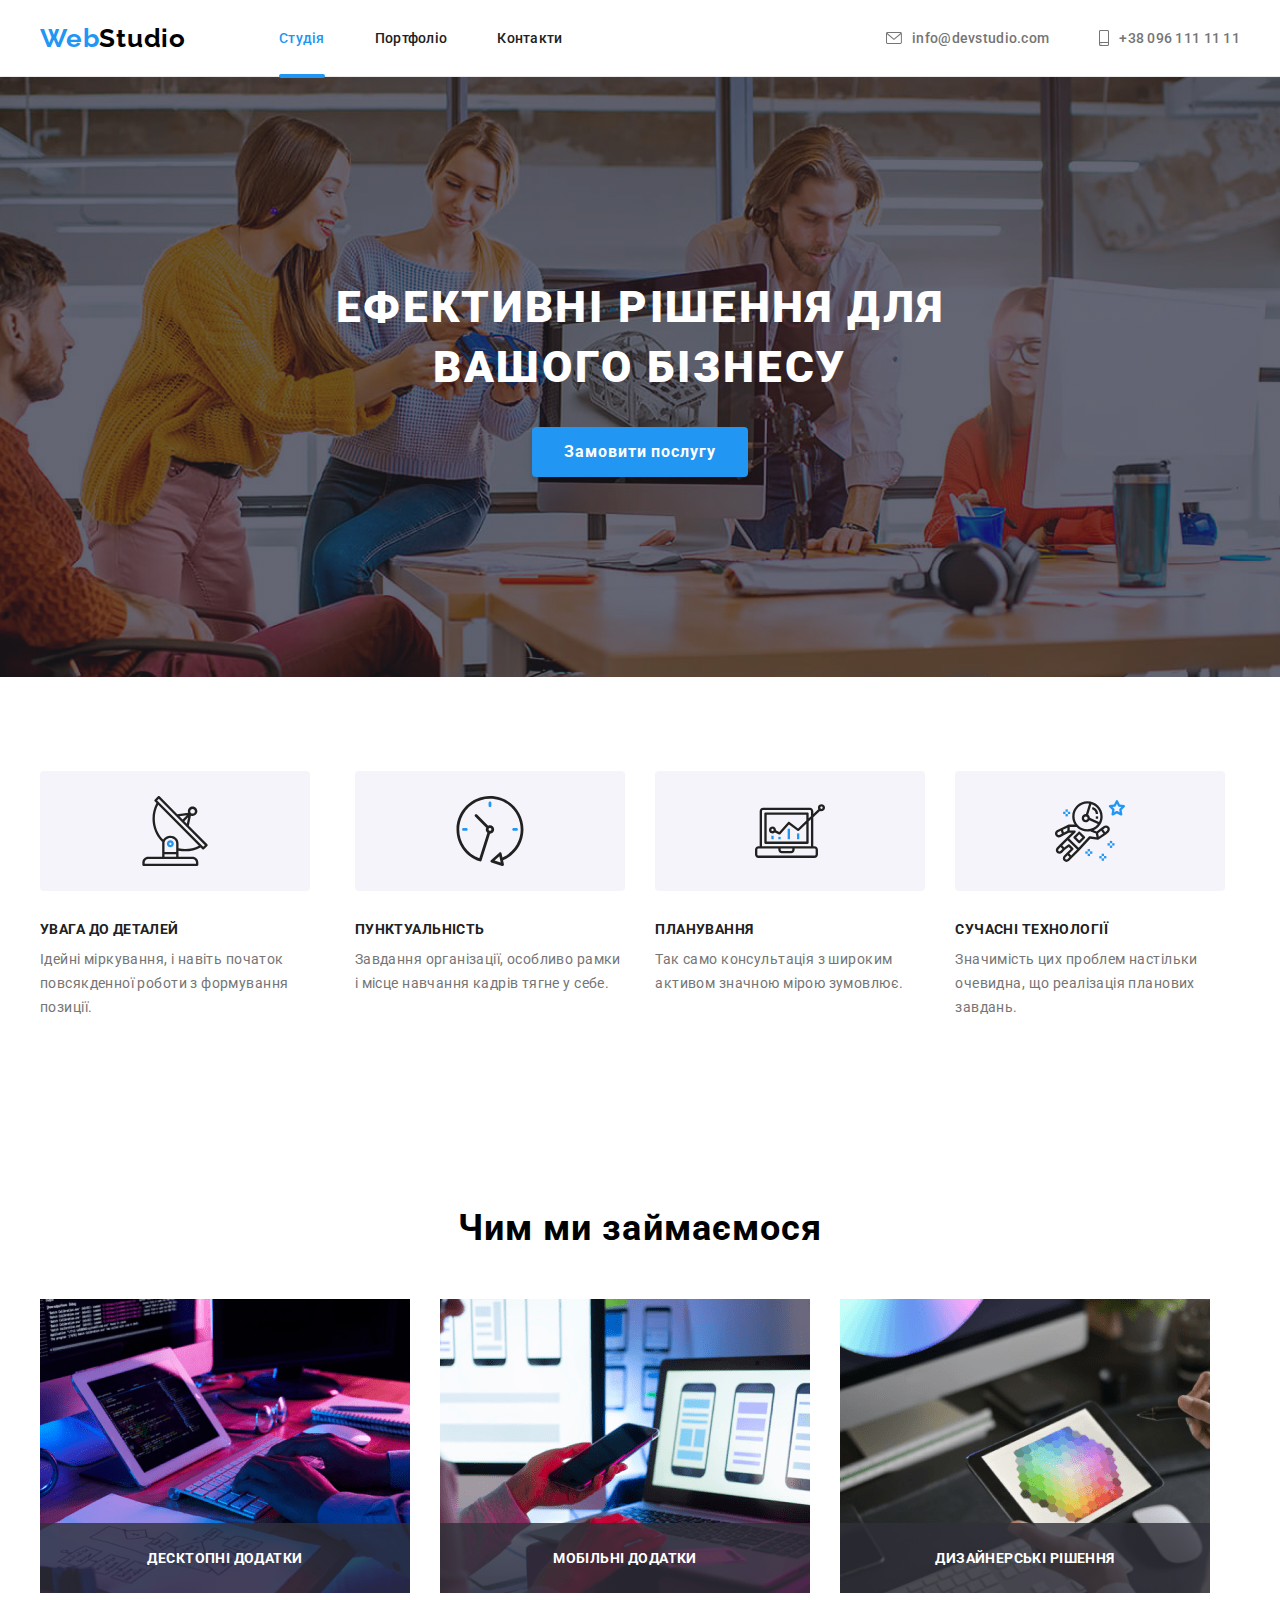
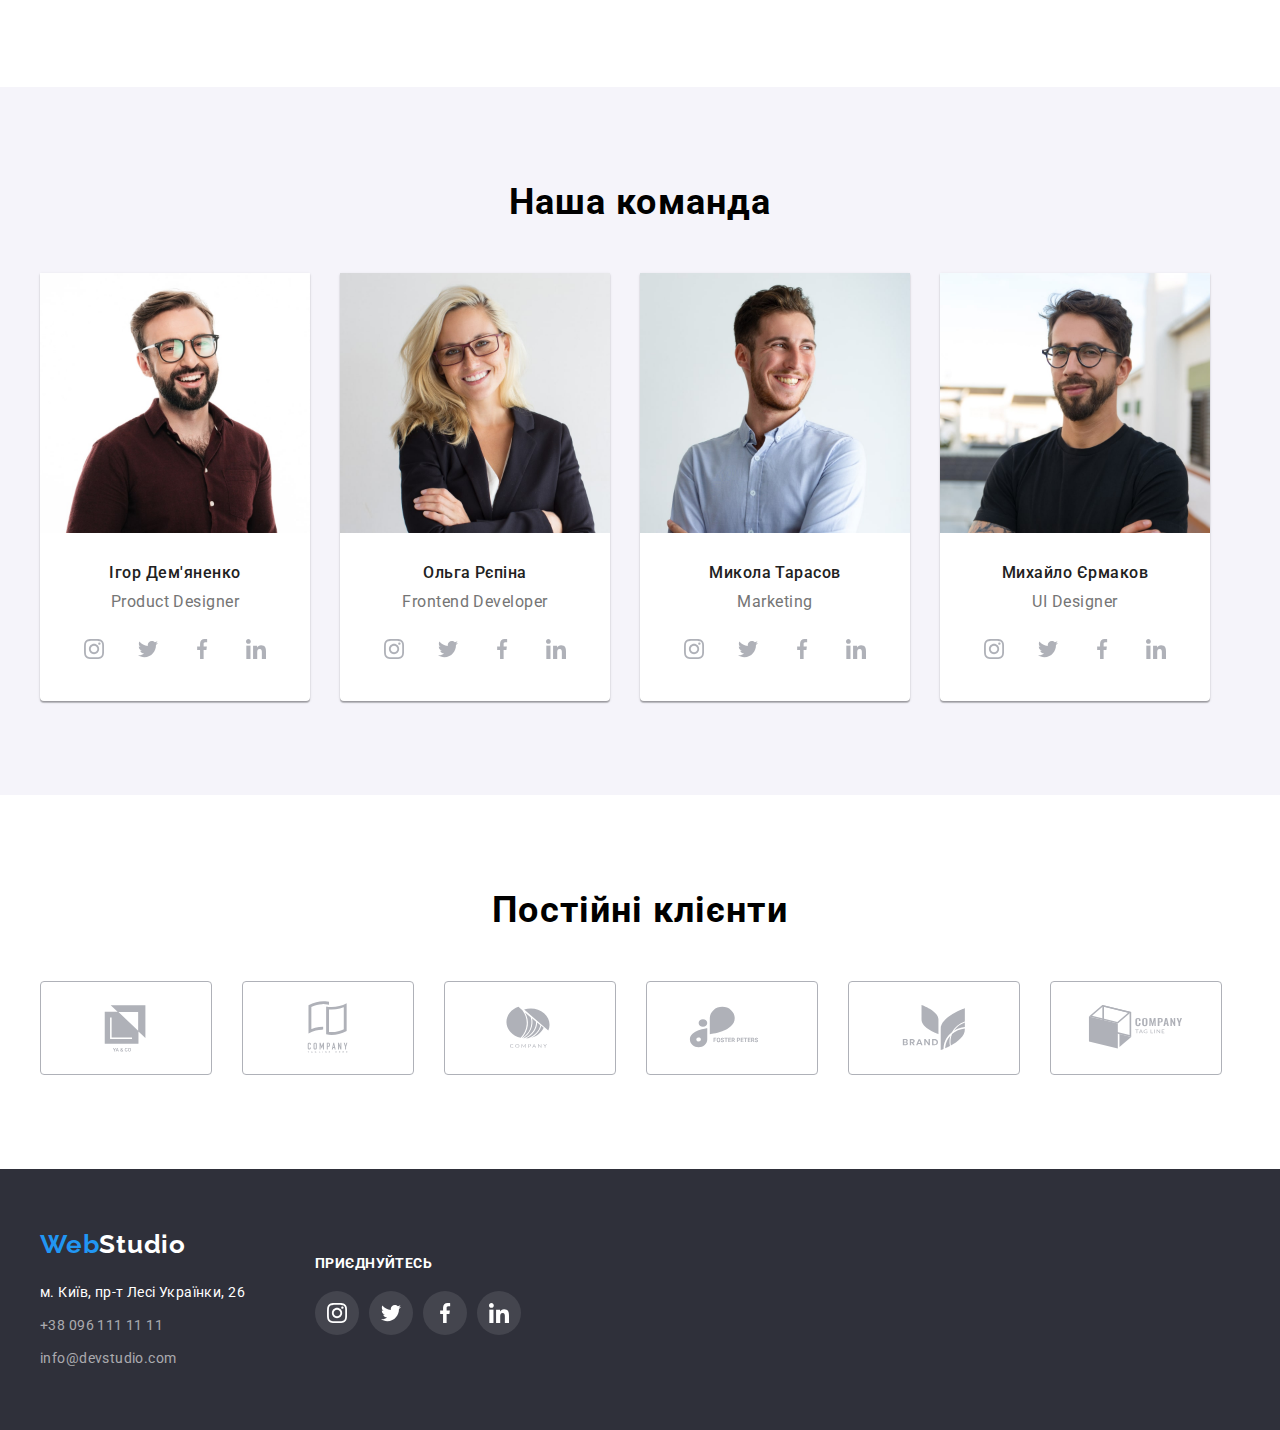
==== commit 2d6a4683: "оформление формы" ====
--- a/index.html
+++ b/index.html
@@ -66,7 +66,7 @@
           <h1 class="post-title">Ефективні рішення для вашого бізнесу</h1>
 
           <!--<img src="./img/bg.png" alt="bg" width="1600" height="600" />-->
-          <button type="button" class="hero-button">Замовити послугу</button>
+          <button data-modal-open type="button" class="hero-button">Замовити послугу</button>
         </section>
       </div>
 
@@ -522,5 +522,54 @@
         </div>
       </div>
     </footer>
+    <div class="backdrop is-hidden" data-modal>
+      <div class="modal">
+        <button class="modal-btn" data-modal-close>
+          <svg class="modal-icon" width="18px" height="18px">
+            <use href="./img/symbol-defs.svg#icon-close-black-18dp-2-1"></use>
+          </svg>
+        </button>
+        <h2 class="modal-your-data">Залиште свої дані, ми вам передзвонимо</h2>
+        <form class="modal-form" name="modal_form">
+          <div class="modal-form-group" role="group">
+            <label class="modal-form-label" for="user_name">Ім'я</label>
+            <div>
+              <input class="modal-form-field" type="text" name="user_name" id="user_name" />
+              <svg class="modal-icon" width="18px" height="18px">
+                <use href="./img/symbol-defs.svg#icon-person-black-18dp-1"></use>
+              </svg>
+            </div>
+            <label class="modal-form-label" for="user_name">Телефон</label>
+            <div>
+              <input class="modal-form-field" type="tel" name="user_name" id="user_name" />
+              <svg class="modal-icon" width="18px" height="18px">
+                <use href="./img/symbol-defs.svg#icon-phone-black-18dp-1"></use>
+              </svg>
+            </div>
+            <label class="modal-form-label" for="user_name">Пошта</label>
+            <div>
+              <input class="modal-form-field" type="email" name="user_name" id="user_name" />
+              <svg class="modal-icon" width="18px" height="18px">
+                <use href="./img/symbol-defs.svg#icon-email-black-18dp-1"></use>
+              </svg>
+            </div>
+            <label class="modal-form-label" for="user_message">Коментар</label>
+            <textarea
+              class="modal-form-message"
+              name="user_message"
+              id="user_message"
+              rows="6" placeholder="Введіть текст"></textarea>
+          </div>
+          <div role="group">
+            <input class="modal-form-checkbox" type="checkbox" id="user_agreement" />
+            <label for="user_agreement"
+              >Погоджуюся з розсилкою та приймаю<a href="">Умови договору</a></label
+            >
+          </div>
+          <button class="modal-form-btn" type="submit">Відправити</button>
+        </form>
+      </div>
+    </div>
+    <script src="./js/modal.js"></script>
   </body>
 </html>
--- a/css/styles.css
+++ b/css/styles.css
@@ -111,8 +111,10 @@
   color: var(--primary-text-color);
 
   display: block;
-}
-.blue-line{
+
+  transition: color 250ms cubic-bezier(0.4, 0, 0.2, 1);
+}
+.blue-line {
   position: relative;
 }
 .blue-line::after {
@@ -122,7 +124,8 @@
   height: 4px;
   background-color: #2196f3;
   border-radius: 2px;
-  top: 44px;
+   top: 44px; 
+
   position: absolute;
 }
 
@@ -156,6 +159,8 @@
   gap: 10px;
   padding-top: 30px;
   padding-bottom: 30px;
+
+  transition: color 250ms cubic-bezier(0.4, 0, 0.2, 1);
 }
 
 .tel {
@@ -172,6 +177,8 @@
   gap: 10px;
   padding-top: 30px;
   padding-bottom: 30px;
+
+  transition: color 250ms cubic-bezier(0.4, 0, 0.2, 1);
 }
 
 .info:hover,
@@ -249,12 +256,14 @@
   min-width: 216px;
   height: 50px;
   box-shadow: 0px 4px 4px rgba(0, 0, 0, 0.15);
-  /* margin-bottom: 200px; */
+
   margin-top: 30px;
   color: var(--white);
   border: none;
   background-color: var(--accent);
   cursor: pointer;
+
+  transition: color 250ms cubic-bezier(0.4, 0, 0.2, 1);
 }
 .hero-button:hover,
 .hero-button:focus {
@@ -284,10 +293,6 @@
   gap: 30px;
 }
 
-.ander-hero-logo {
-  /* margin: 0 auto; */
-}
-
 .list-item {
   display: flex;
   gap: 30px; /* padding-bottom: 94px; */
@@ -310,33 +315,29 @@
   color: var(--secondary-text-color);
 }
 
-
 /* -------чим ми займаэмося------- */
 
-.our-work{
+.our-work {
   padding-top: 27px;
-  padding-bottom:27px ;
- font-weight: 700;
-font-size: 14px;
-line-height: 16px;
-text-align: center;
-letter-spacing: 0.03em;
-text-transform: uppercase;
-
-color: var(--white);
-background: rgba(47, 48, 58, 0.8);
- position: absolute;
- bottom: 0px;
- right: 0px;
- left: 0px;
- margin: 0;
-
-
-}
-.thumb{
+  padding-bottom: 27px;
+  font-weight: 700;
+  font-size: 14px;
+  line-height: 16px;
+  text-align: center;
+  letter-spacing: 0.03em;
+  text-transform: uppercase;
+
+  color: var(--white);
+  background: rgba(47, 48, 58, 0.8);
+  position: absolute;
+  bottom: 0px;
+  right: 0px;
+  left: 0px;
+  margin: 0;
+}
+.thumb {
   position: relative;
 }
-
 
 /*--фото  та бригада--*/
 
@@ -407,6 +408,8 @@
   border-radius: 50%;
   background-color: var(--white);
   color: #afb1b8;
+  transition: color 250ms cubic-bezier(0.4, 0, 0.2, 1),
+    background-color 250ms cubic-bezier(0.4, 0, 0.2, 1);
 }
 
 .sosials-link:hover,
@@ -436,6 +439,8 @@
   height: 92px;
   border: 1px solid #afb1b8;
   border-radius: 4px;
+
+  transition: border-color 250ms cubic-bezier(0.4, 0, 0.2, 1);
 }
 
 .client-link:hover > .client-logo-symbol,
@@ -447,30 +452,12 @@
 .client-link:focus {
   border-color: #2196f3;
 }
-/* .client-logo:hover,
-.client-logo:focus {
-  border-color: #2196f3;
-  
-}  */
 
 .client-logo-symbol {
   fill: #afb1b8;
-}
-
-/* .client-logo-symbol:hover,
-.client-logo-symbol:focus {
-  fill:#2196f3 ;
-}  */
-
-/* .client-link:hover.client-logo-symbol{
-  fill: #2196f3;
-}
-.client-link:focus
- {
-  
-  fill: #2196f3;
-  border-color: #2196f3; 
-} */
+
+  transition: fill 250ms cubic-bezier(0.4, 0, 0.2, 1);
+}
 
 /*----footer----*/
 
@@ -479,10 +466,6 @@
   padding-top: 60px;
   padding-bottom: 60px;
 }
-/* 
-.footer-items {
-  margin: 0;
-} */
 
 .footer-logo {
   font-family: 'Raleway';
@@ -513,8 +496,9 @@
   line-height: calc(24 / 14);
   letter-spacing: 0.03em;
   color: var(--white);
-  /* margin-bottom: 9px; */
   display: block;
+
+  transition: color 250ms cubic-bezier(0.4, 0, 0.2, 1);
 }
 .info-tel-footer {
   font-style: normal;
@@ -524,8 +508,9 @@
   letter-spacing: 0.03em;
 
   color: rgba(255, 255, 255, 0.6);
-  /* margin-bottom: 9px; */
   display: block;
+
+  transition: color 250ms cubic-bezier(0.4, 0, 0.2, 1);
 }
 
 .info-footer {
@@ -536,8 +521,9 @@
   letter-spacing: 0.03em;
 
   color: rgba(255, 255, 255, 0.6);
-  /* padding-bottom: 60px; */
   display: block;
+
+  transition: color 250ms cubic-bezier(0.4, 0, 0.2, 1);
 }
 
 .footer ul li:not(:last-child) {
@@ -553,8 +539,8 @@
   color: var(--accent);
 }
 
-.join {
-}
+/* .join {
+} */
 
 .section-join {
   font-weight: 700;
@@ -592,6 +578,7 @@
   border-radius: 50%;
   background-color: rgba(255, 255, 255, 0.1);
   color: var(--white);
+  transition: background-color 250ms cubic-bezier(0.4, 0, 0.2, 1);
 }
 
 .sosials-link-footer:hover,
@@ -633,7 +620,12 @@
   cursor: pointer;
   border-radius: 4px;
   padding: 5.88px 22px;
-}
+
+  transition: color 250ms cubic-bezier(0.4, 0, 0.2, 1),
+    background-color 250ms cubic-bezier(0.4, 0, 0.2, 1),
+    box-shadow 250ms cubic-bezier(0.4, 0, 0.2, 1);
+}
+
 .portfolio-btn:hover,
 .portfolio-btn:focus {
   color: var(--white);
@@ -643,11 +635,56 @@
   border-radius: 4px;
 }
 
-.cards {
+.box {
   background-color: #ffffff;
   width: 370px;
-  height: 404px;
-}
+
+  position: relative;
+  overflow: hidden;
+}
+
+/* -------оверлей-------- */
+
+.cards:hover > .box > .overlay {
+  transform: translatey(0);
+}
+
+.overlay {
+  position: absolute;
+  top: 0;
+  left: 0;
+  width: 100%;
+  height: 100%;
+  background-color: rgba(33, 150, 243, 0.9);
+
+  transform: translatey(100%);
+
+  padding-left: 24px;
+  padding-right: 24px;
+  display: flex;
+  align-items: center;
+
+  transition: transform 250ms cubic-bezier(0.4, 0, 0.2, 1);
+}
+
+.overlay > p {
+  color: #fff;
+  margin: 0;
+  font-weight: 400;
+  font-size: 18px;
+  line-height: 28px;
+  letter-spacing: 0.03em;
+
+  color: #ffffff;
+}
+
+/* .overlay code { 
+  display: inline-block;
+  padding: 2px 4px;
+  border-radius: 2px;
+  background-color: #fff;
+  color: #2a2a2a;
+} */
 
 .about-portfolio {
   padding-top: 20px;
@@ -664,6 +701,10 @@
   box-shadow: 0px 4px 4px rgba(0, 0, 0, 0.25);
 }
 
+.cards {
+  transition: box-shadow 250ms cubic-bezier(0.4, 0, 0.2, 1);
+}
+
 .example {
   font-weight: 700;
   font-size: 18px;
@@ -678,7 +719,135 @@
   line-height: calc(30 / 16);
   letter-spacing: 0.03em;
   color: var(--secondary-text-color);
-  /* margin-left: 24px; */
-  /* margin-top: 4px; */
-  /* padding-bottom: 20px; */
-}
+}
+
+/* ----------оформление модального окна-------- */
+
+.backdrop {
+  position: fixed;
+  top: 0;
+  left: 0;
+  height: 100%;
+  width: 100%;
+  background-color: rgba(0, 0, 0, 0.2);
+  opacity: 1;
+  transition: opacity 250ms cubic-bezier(0.4, 0, 0.2, 1);
+}
+
+.backdrop.is-hidden {
+  opacity: 0;
+  visibility: hidden;
+  pointer-events: none;
+  transition: opacity 250ms cubic-bezier(0.4, 0, 0.2, 1),
+              visibility 250ms cubic-bezier(0.4, 0, 0.2, 1);
+}
+
+.backdrop.is-hidden.modal {
+  opacity: 0;
+  transform: translate(-50%, -70%) scale(1.5);
+}
+
+
+.modal-your-data{
+  font-weight: 700;
+font-size: 20px;
+line-height: 23px;
+text-align: center;
+letter-spacing: 0.03em;
+
+margin-bottom: 12px;
+
+color: #212121;
+
+}
+
+.modal-form{
+  position: relative;
+  
+}
+
+.modal-form-field{
+  padding-left: 42px;
+  width: 100%;
+  border: 1px solid rgba(33, 33, 33, 0.2);
+border-radius: 4px;
+}
+
+.modal-form-message{
+  width: 100%;
+  border: 1px solid rgba(33, 33, 33, 0.2);
+border-radius: 4px;
+}
+
+.modal {
+  position: absolute;
+  width: 528px;
+  height: 581px;
+  left: 50%;
+  top: 50%;
+  transform: translate(-50%, -50%) scale(1);
+
+  padding: 40px;
+
+  background-color: #ffffff;
+  box-shadow: 0px 1px 3px rgba(0, 0, 0, 0.12), 0px 1px 1px rgba(0, 0, 0, 0.14),
+    0px 2px 1px rgba(0, 0, 0, 0.2);
+  border-radius: 4px;
+
+
+  transition: transform 750ms cubic-bezier(0.4, 0, 0.2, 1),
+  opacity transform 250ms cubic-bezier(0.4, 0, 0.2, 1),
+  
+   scale 750ms cubic-bezier(0.4, 0, 0.2, 1);
+} 
+
+.modal-btn {
+  position: absolute;
+  top: 8px;
+  right: 8px;
+
+  padding: 0;
+  display: inline-flex;
+  align-items: center;
+  justify-content: center;
+  width: 30px;
+  height: 30px;
+
+  background-color: transparent;
+  border-radius: 50%;
+  border: 1px solid rgba(0, 0, 0, 0.1);
+  cursor: pointer;
+}
+
+.modal-form-btn{
+
+width: 200px;
+height: 50px;
+left: 700px;
+top: 713px;
+
+background: #188CE8;
+box-shadow: 0px 4px 4px rgba(0, 0, 0, 0.15);
+border-radius: 4px;
+
+font-weight: 700;
+font-size: 16px;
+line-height: 30px;
+/* identical to box height, or 188% */
+
+
+align-items: center;
+text-align: center;
+letter-spacing: 0.06em;
+
+color: #FFFFFF;
+
+}
+
+.modal-icon:hover,
+.modal-icon:focus{
+  fill: #2196f3;
+}
+textarea{
+resize: none;
+}